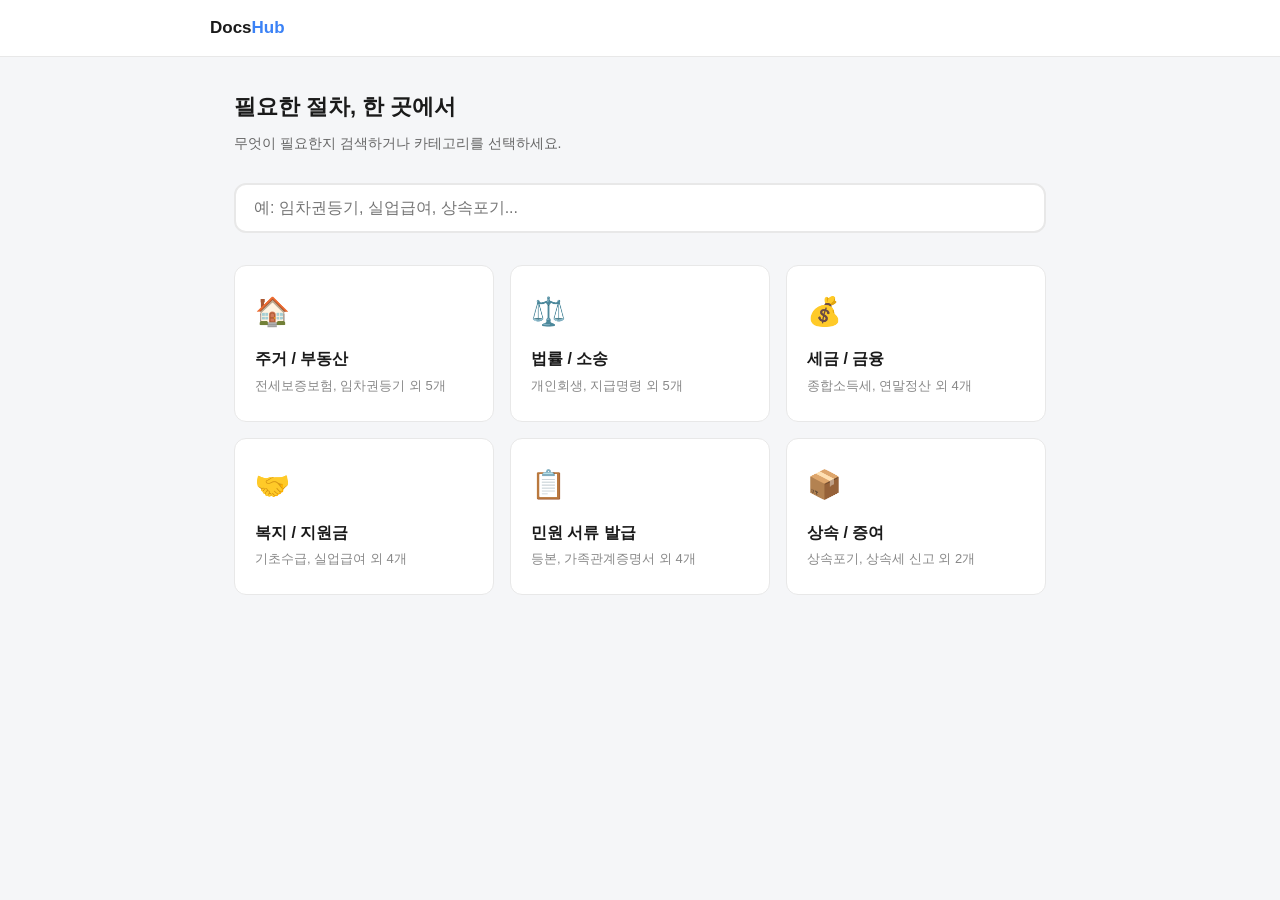
==== index.html @ b124a218 "first commit" ====
<!DOCTYPE html>
<html lang="ko">
<head>
  <meta charset="UTF-8" />
  <meta name="viewport" content="width=device-width, initial-scale=1.0" />
  <title>Docs Hub — 행정절차 링크 허브</title>
  <link rel="stylesheet" href="style.css" />
</head>
<body>

<header>
  <div class="header-inner">
    <a class="logo" href="index.html">Docs<span>Hub</span></a>
  </div>
</header>

<main class="container">
  <h1 class="page-title">필요한 절차, 한 곳에서</h1>
  <p class="page-desc">무엇이 필요한지 검색하거나 카테고리를 선택하세요.</p>

  <div id="search-wrapper">
    <input
      id="search-input"
      type="text"
      placeholder="예: 임차권등기, 실업급여, 상속포기..."
      autocomplete="off"
    />
    <div id="search-results"></div>
  </div>

  <div class="category-grid">
    <a class="category-card" href="housing.html">
      <div class="category-icon">🏠</div>
      <div class="category-name">주거 / 부동산</div>
      <div class="category-count">전세보증보험, 임차권등기 외 5개</div>
    </a>

    <a class="category-card" href="legal.html">
      <div class="category-icon">⚖️</div>
      <div class="category-name">법률 / 소송</div>
      <div class="category-count">개인회생, 지급명령 외 5개</div>
    </a>

    <a class="category-card" href="tax.html">
      <div class="category-icon">💰</div>
      <div class="category-name">세금 / 금융</div>
      <div class="category-count">종합소득세, 연말정산 외 4개</div>
    </a>

    <a class="category-card" href="welfare.html">
      <div class="category-icon">🤝</div>
      <div class="category-name">복지 / 지원금</div>
      <div class="category-count">기초수급, 실업급여 외 4개</div>
    </a>

    <a class="category-card" href="documents.html">
      <div class="category-icon">📋</div>
      <div class="category-name">민원 서류 발급</div>
      <div class="category-count">등본, 가족관계증명서 외 4개</div>
    </a>

    <a class="category-card" href="inheritance.html">
      <div class="category-icon">📦</div>
      <div class="category-name">상속 / 증여</div>
      <div class="category-count">상속포기, 상속세 신고 외 2개</div>
    </a>
  </div>
</main>

<script src="search.js?v=2"></script>
</body>
</html>
---- style.css ----
* {
  box-sizing: border-box;
  margin: 0;
  padding: 0;
}

body {
  font-family: 'Pretendard', 'Apple SD Gothic Neo', 'Noto Sans KR', sans-serif;
  background: #f5f6f8;
  color: #1a1a1a;
  line-height: 1.6;
}

/* ── 헤더 ── */
header {
  background: #fff;
  border-bottom: 1px solid #e8e8e8;
  padding: 0 24px;
}

.header-inner {
  max-width: 860px;
  margin: 0 auto;
  display: flex;
  align-items: center;
  height: 56px;
  gap: 12px;
}

.logo {
  font-size: 17px;
  font-weight: 700;
  color: #1a1a1a;
  text-decoration: none;
}

.logo span {
  color: #3b82f6;
}

/* ── 메인 컨테이너 ── */
.container {
  max-width: 860px;
  margin: 0 auto;
  padding: 32px 24px;
}

/* ── 검색 ── */
#search-wrapper {
  position: relative;
  margin-bottom: 32px;
}

#search-input {
  width: 100%;
  padding: 14px 18px;
  font-size: 16px;
  border: 2px solid #e8e8e8;
  border-radius: 12px;
  outline: none;
  transition: border-color 0.15s;
  background: #fff;
  font-family: inherit;
}

#search-input:focus {
  border-color: #3b82f6;
}

#search-results {
  display: none;
  position: absolute;
  top: calc(100% + 6px);
  left: 0;
  right: 0;
  background: #fff;
  border: 1px solid #e8e8e8;
  border-radius: 12px;
  box-shadow: 0 8px 24px rgba(0,0,0,0.08);
  z-index: 100;
  overflow: hidden;
  max-height: 400px;
  overflow-y: auto;
}

.search-result-item {
  display: flex;
  align-items: center;
  gap: 12px;
  padding: 12px 16px;
  text-decoration: none;
  color: inherit;
  border-bottom: 1px solid #f5f5f5;
  transition: background 0.1s;
}

.search-result-item:last-child {
  border-bottom: none;
}

.search-result-item:hover {
  background: #f8faff;
}

.search-result-icon {
  font-size: 18px;
  flex-shrink: 0;
}

.search-result-body {
  flex: 1;
  display: flex;
  flex-direction: column;
  gap: 2px;
}

.search-result-title {
  font-size: 15px;
  font-weight: 600;
}

.search-result-category {
  font-size: 12px;
  color: #888;
}

.search-empty {
  padding: 20px;
  text-align: center;
  font-size: 14px;
  color: #aaa;
}

/* ── 홈 페이지 ── */
.page-title {
  font-size: 22px;
  font-weight: 700;
  margin-bottom: 8px;
}

.page-desc {
  font-size: 14px;
  color: #666;
  margin-bottom: 28px;
}

.category-grid {
  display: grid;
  grid-template-columns: repeat(auto-fill, minmax(220px, 1fr));
  gap: 16px;
}

.category-card {
  background: #fff;
  border: 1px solid #e8e8e8;
  border-radius: 12px;
  padding: 24px 20px;
  cursor: pointer;
  text-decoration: none;
  color: inherit;
  display: block;
  transition: border-color 0.15s, box-shadow 0.15s;
}

.category-card:hover {
  border-color: #3b82f6;
  box-shadow: 0 2px 12px rgba(59, 130, 246, 0.1);
}

.category-icon {
  font-size: 28px;
  margin-bottom: 12px;
}

.category-name {
  font-size: 16px;
  font-weight: 700;
  margin-bottom: 4px;
}

.category-count {
  font-size: 13px;
  color: #888;
}

/* ── 브레드크럼 ── */
.breadcrumb {
  display: flex;
  align-items: center;
  gap: 6px;
  font-size: 13px;
  color: #888;
  margin-bottom: 20px;
}

.breadcrumb a {
  color: #888;
  text-decoration: none;
}

.breadcrumb a:hover {
  color: #3b82f6;
}

.breadcrumb .sep {
  color: #ccc;
}

.breadcrumb .current {
  color: #1a1a1a;
  font-weight: 500;
}

/* ── 절차 목록 ── */
.procedure-list {
  display: flex;
  flex-direction: column;
  gap: 10px;
}

.procedure-item {
  background: #fff;
  border: 1px solid #e8e8e8;
  border-radius: 12px;
  overflow: hidden;
  transition: border-color 0.15s;
}

.procedure-item.open {
  border-color: #3b82f6;
}

.procedure-header {
  display: flex;
  align-items: center;
  padding: 18px 20px;
  cursor: pointer;
  gap: 12px;
  user-select: none;
}

.procedure-header:hover {
  background: #fafafa;
}

.tag {
  font-size: 11px;
  font-weight: 600;
  padding: 2px 8px;
  border-radius: 20px;
  white-space: nowrap;
  flex-shrink: 0;
}

.tag-필수     { background: #fee2e2; color: #dc2626; }
.tag-권장     { background: #dbeafe; color: #2563eb; }
.tag-강력권장 { background: #ede9fe; color: #7c3aed; }
.tag-피해구제 { background: #fef3c7; color: #d97706; }
.tag-기본확인 { background: #d1fae5; color: #059669; }
.tag-분쟁해결 { background: #e0f2fe; color: #0284c7; }
/* 법률 */
.tag-채무구제 { background: #ede9fe; color: #7c3aed; }
.tag-채권회수 { background: #d1fae5; color: #059669; }
.tag-소송절차 { background: #dbeafe; color: #2563eb; }
.tag-법적통보 { background: #fef3c7; color: #d97706; }
.tag-피해신고 { background: #fee2e2; color: #dc2626; }
/* 세금/금융 */
.tag-정기신고 { background: #dbeafe; color: #2563eb; }
.tag-수시납부 { background: #d1fae5; color: #059669; }
.tag-자산조회 { background: #f0fdf4; color: #16a34a; }
/* 복지 */
.tag-지원신청 { background: #d1fae5; color: #059669; }
.tag-취업지원 { background: #dbeafe; color: #2563eb; }
.tag-긴급지원 { background: #fee2e2; color: #dc2626; }
/* 민원서류 */
.tag-온라인가능 { background: #d1fae5; color: #059669; }
.tag-방문필수   { background: #fee2e2; color: #dc2626; }
/* 상속/증여 */
.tag-기한있음 { background: #fef3c7; color: #d97706; }
.tag-세금신고 { background: #dbeafe; color: #2563eb; }

.procedure-title {
  font-size: 16px;
  font-weight: 600;
  flex: 1;
}

.procedure-desc-short {
  font-size: 13px;
  color: #888;
  flex: 2;
  display: none;
}

.chevron {
  color: #aaa;
  font-size: 14px;
  transition: transform 0.2s;
  flex-shrink: 0;
}

.procedure-item.open .chevron {
  transform: rotate(180deg);
}

/* ── 상세 패널 ── */
.procedure-detail {
  display: none;
  padding: 0 20px 20px;
  border-top: 1px solid #f0f0f0;
}

.procedure-item.open .procedure-detail {
  display: block;
}

.detail-desc {
  font-size: 14px;
  color: #555;
  padding: 14px 0 18px;
  border-bottom: 1px solid #f0f0f0;
}

.section-label {
  font-size: 12px;
  font-weight: 700;
  color: #888;
  letter-spacing: 0.05em;
  text-transform: uppercase;
  margin: 16px 0 10px;
}

/* ── 서류 테이블 ── */
.doc-table {
  width: 100%;
  border-collapse: collapse;
}

.doc-table th {
  font-size: 12px;
  color: #aaa;
  font-weight: 500;
  text-align: left;
  padding: 6px 10px;
  border-bottom: 1px solid #f0f0f0;
}

.doc-table td {
  font-size: 14px;
  padding: 10px 10px;
  border-bottom: 1px solid #f8f8f8;
  vertical-align: middle;
}

.doc-table tr:last-child td {
  border-bottom: none;
}

.doc-name {
  font-weight: 500;
}

.doc-source {
  color: #888;
  font-size: 13px;
}

.link-btn {
  display: inline-block;
  font-size: 12px;
  font-weight: 600;
  color: #3b82f6;
  background: #eff6ff;
  border: 1px solid #bfdbfe;
  border-radius: 6px;
  padding: 4px 10px;
  text-decoration: none;
  white-space: nowrap;
  transition: background 0.15s;
}

.link-btn:hover {
  background: #dbeafe;
}

.no-link {
  font-size: 12px;
  color: #ccc;
}

/* ── 신청처 ── */
.apply-list {
  display: flex;
  flex-wrap: wrap;
  gap: 8px;
}

.apply-btn {
  display: inline-flex;
  align-items: center;
  gap: 5px;
  font-size: 13px;
  font-weight: 600;
  color: #fff;
  background: #3b82f6;
  border-radius: 8px;
  padding: 8px 14px;
  text-decoration: none;
  transition: background 0.15s;
}

.apply-btn:hover {
  background: #2563eb;
}

.apply-btn.no-link-apply {
  background: #f0f0f0;
  color: #888;
  cursor: default;
}

/* ── 참고사항 ── */
.notes-box {
  background: #fffbeb;
  border: 1px solid #fde68a;
  border-radius: 8px;
  padding: 10px 14px;
  font-size: 13px;
  color: #92400e;
  margin-top: 16px;
}

.notes-box::before {
  content: "참고  ";
  font-weight: 700;
}

/* ── 반응형 ── */
@media (max-width: 600px) {
  .container {
    padding: 20px 16px;
  }

  .procedure-desc-short {
    display: none !important;
  }

  .doc-table th:nth-child(2),
  .doc-table td:nth-child(2) {
    display: none;
  }
}
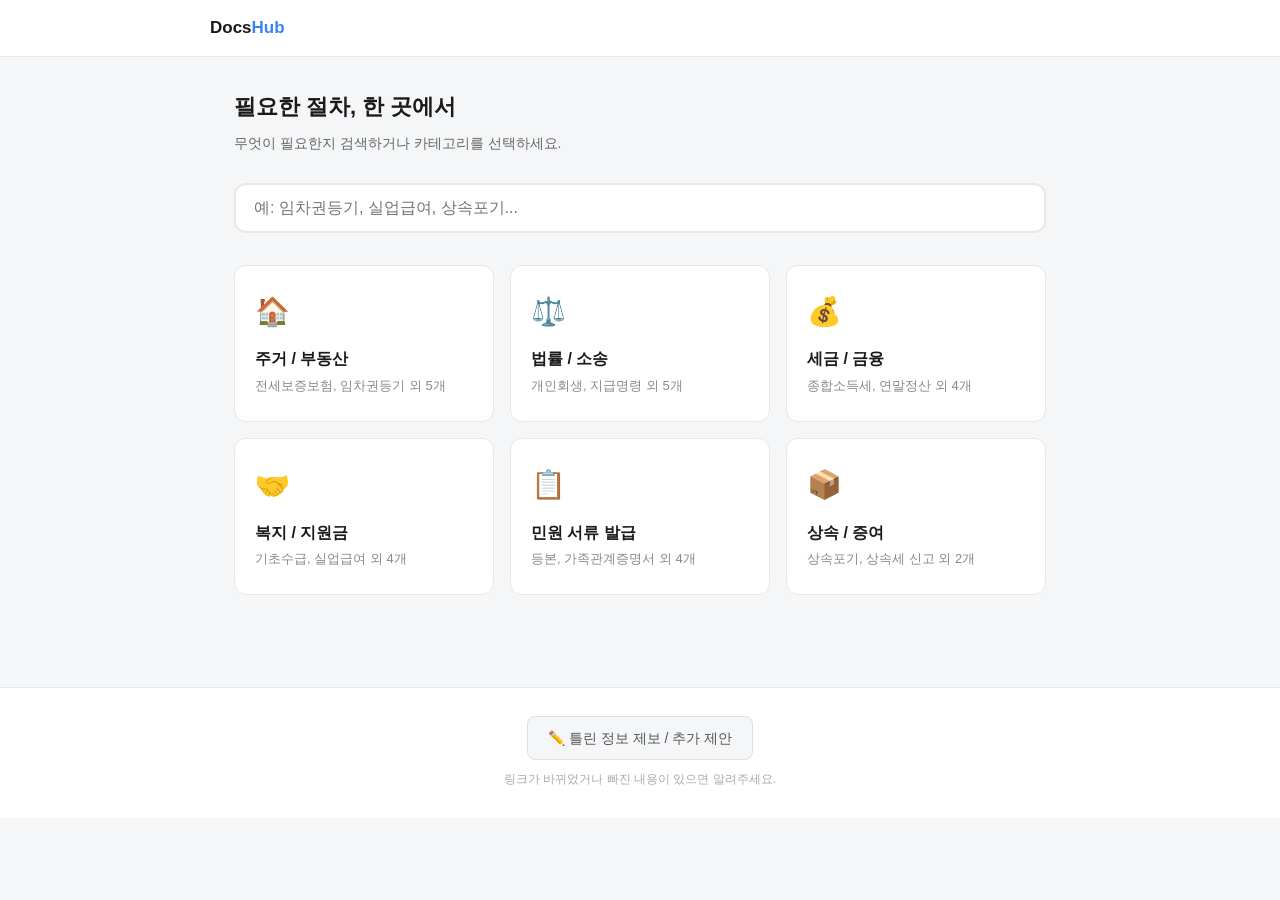
==== commit 2dfe417a: "add report button footer" ====
--- a/index.html
+++ b/index.html
@@ -4,7 +4,22 @@
   <meta charset="UTF-8" />
   <meta name="viewport" content="width=device-width, initial-scale=1.0" />
   <title>Docs Hub — 행정절차 링크 허브</title>
+  <meta name="description" content="전세보증보험, 임차권등기, 개인회생 등 복잡한 행정절차에 필요한 서류와 공식 발급 링크를 한 곳에서 확인하세요." />
+  <meta name="keywords" content="행정절차, 서류발급, 전세보증보험, 임차권등기, 개인회생, 상속포기, 실업급여, 정부24" />
+  <meta property="og:title" content="Docs Hub — 행정절차 링크 허브" />
+  <meta property="og:description" content="필요한 서류와 발급 링크를 한 곳에서. 복잡한 행정절차를 쉽게." />
+  <meta property="og:type" content="website" />
+  <meta property="og:url" content="https://marusuk89.github.io/Docs-hub/" />
+  <link rel="sitemap" type="application/xml" href="/Docs-hub/sitemap.xml" />
   <link rel="stylesheet" href="style.css" />
+  <!-- Google Analytics -->
+  <script async src="https://www.googletagmanager.com/gtag/js?id=G-3PV09GTVSR"></script>
+  <script>
+    window.dataLayer = window.dataLayer || [];
+    function gtag(){dataLayer.push(arguments);}
+    gtag('js', new Date());
+    gtag('config', 'G-3PV09GTVSR');
+  </script>
 </head>
 <body>
 
@@ -68,5 +83,12 @@
 </main>
 
 <script src="search.js?v=2"></script>
+
+<footer>
+  <a class="report-btn" href="https://docs.google.com/forms/d/e/1FAIpQLSfH0iR4PAqB8yqGkvp59rIjJJzAT-huLLNUOlIEdWyUlPDl6w/viewform?usp=publish-editor" target="_blank" rel="noopener">
+    ✏️ 틀린 정보 제보 / 추가 제안
+  </a>
+  <p class="footer-note">링크가 바뀌었거나 빠진 내용이 있으면 알려주세요.</p>
+</footer>
 </body>
 </html>
--- a/style.css
+++ b/style.css
@@ -435,6 +435,42 @@
   font-weight: 700;
 }
 
+/* ── 푸터 ── */
+footer {
+  margin-top: 60px;
+  padding: 28px 24px;
+  border-top: 1px solid #e8e8e8;
+  background: #fff;
+  text-align: center;
+}
+
+.report-btn {
+  display: inline-flex;
+  align-items: center;
+  gap: 6px;
+  font-size: 14px;
+  font-weight: 500;
+  color: #555;
+  background: #f5f6f8;
+  border: 1px solid #e0e0e0;
+  border-radius: 8px;
+  padding: 10px 20px;
+  text-decoration: none;
+  transition: background 0.15s, color 0.15s;
+}
+
+.report-btn:hover {
+  background: #e8f0fe;
+  color: #2563eb;
+  border-color: #bfdbfe;
+}
+
+.footer-note {
+  margin-top: 10px;
+  font-size: 12px;
+  color: #aaa;
+}
+
 /* ── 반응형 ── */
 @media (max-width: 600px) {
   .container {
